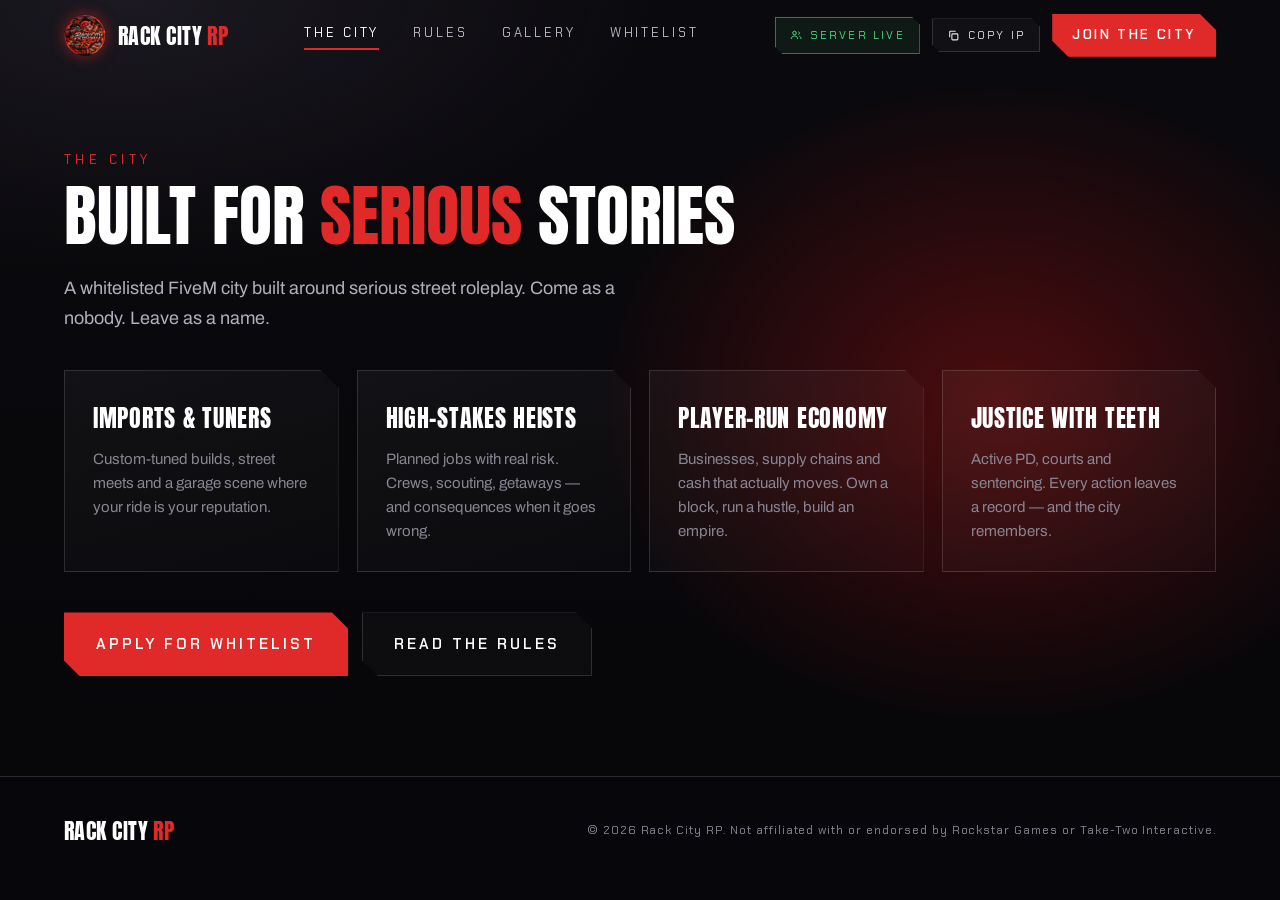
==== fivem-website/city.html @ 0ea2fa30 "site layout change" ====
<!DOCTYPE html>
<html lang="en">
<head>
  <meta charset="UTF-8" />
  <meta name="viewport" content="width=device-width, initial-scale=1" />
  <title>The City — Rack City RP</title>
  <meta name="description" content="Rack City RP is a whitelisted FiveM city built around serious street roleplay." />
  <link rel="preconnect" href="https://fonts.googleapis.com" />
  <link rel="preconnect" href="https://fonts.gstatic.com" crossorigin />
  <link href="https://fonts.googleapis.com/css2?family=Anton&family=Archivo:wght@400;500;600&family=Chakra+Petch:wght@400;500;600;700&family=Permanent+Marker&display=swap" rel="stylesheet" />
  <link rel="stylesheet" href="style.css" />
</head>
<body>

  <!-- NAV -->
  <header class="nav" id="nav">
    <a class="brand" href="index.html" aria-label="Rack City RP home">
      <img src="images/logo.png" alt="" class="brand-logo" onerror="this.style.display='none'" />
      <span class="brand-text">RACK CITY <em>RP</em></span>
    </a>

    <nav class="nav-links" aria-label="Primary">
      <a href="city.html" class="active">The City</a>
      <a href="rules.html">Rules</a>
      <a href="gallery.html">Gallery</a>
      <a href="whitelist.html">Whitelist</a>
    </nav>

    <div class="nav-actions">
      <span class="chip chip-pending" id="statusChip">
        <svg width="12" height="12" viewBox="0 0 24 24" fill="none" stroke="currentColor" stroke-width="2"><circle cx="9" cy="8" r="3.5"/><path d="M2.5 20c0-3.6 2.9-6 6.5-6s6.5 2.4 6.5 6"/><path d="M17 5.5a3 3 0 010 5.5M19 14.5c1.9.8 3 2.6 3 5.5"/></svg>
        <span id="statusText">Link Pending</span>
      </span>
      <button class="chip chip-copy" id="copyIpNav" type="button">
        <svg width="13" height="13" viewBox="0 0 24 24" fill="none" stroke="currentColor" stroke-width="2"><rect x="9" y="9" width="11" height="11" rx="1.5"/><path d="M5 15V5a1 1 0 011-1h10"/></svg>
        Copy IP
      </button>
      <a class="btn btn-solid btn-sm" href="#" data-join>Join the City</a>
    </div>
  </header>

  <main>
    <section class="page-head">
      <div class="hero-bg" aria-hidden="true"></div>
      <div class="wrap">
        <p class="kicker">The City</p>
        <h1 class="h2">Built for <span class="red">serious</span> stories</h1>
        <p class="lede">A whitelisted FiveM city built around serious street roleplay. Come as a nobody. Leave as a name.</p>
        <div class="cards">
          <article class="card">
            <h3>Imports &amp; Tuners</h3>
            <p>Custom-tuned builds, street meets and a garage scene where your ride is your reputation.</p>
          </article>
          <article class="card">
            <h3>High-Stakes Heists</h3>
            <p>Planned jobs with real risk. Crews, scouting, getaways — and consequences when it goes wrong.</p>
          </article>
          <article class="card">
            <h3>Player-Run Economy</h3>
            <p>Businesses, supply chains and cash that actually moves. Own a block, run a hustle, build an empire.</p>
          </article>
          <article class="card">
            <h3>Justice With Teeth</h3>
            <p>Active PD, courts and sentencing. Every action leaves a record — and the city remembers.</p>
          </article>
        </div>
        <div class="cta"><a class="btn btn-solid btn-lg" href="whitelist.html">Apply for Whitelist</a><a class="btn btn-ghost btn-lg" href="rules.html">Read the Rules</a></div>
      </div>
    </section>
  </main>

  <footer class="footer" id="join">
    <div class="wrap footer-in">
      <span class="brand-text">RACK CITY <em>RP</em></span>
      <span class="fineprint">© <span id="year"></span> Rack City RP. Not affiliated with or endorsed by Rockstar Games or Take-Two Interactive.</span>
    </div>
  </footer>

  <div class="toast" id="toast" role="status" aria-live="polite"></div>

  <script src="config.js"></script>
  <script src="script.js"></script>
</body>
</html>
---- fivem-website/style.css ----
:root {
  --bg: #07060a;
  --bg-2: #0d0b10;
  --red: #e02a2a;
  --red-deep: #8f1414;
  --amber: #e0a526;
  --text: #cfcbd6;
  --muted: #8a8593;
  --line: rgba(255, 255, 255, 0.14);
  --display: "Anton", "Impact", sans-serif;
  --mono: "Chakra Petch", "Consolas", monospace;
  --body: "Archivo", system-ui, sans-serif;
  --script: "Permanent Marker", cursive;
  --cut: 14px;
}

* { box-sizing: border-box; margin: 0; padding: 0; }
html { scroll-behavior: smooth; }
body {
  background: var(--bg);
  color: var(--text);
  font-family: var(--body);
  line-height: 1.6;
  -webkit-font-smoothing: antialiased;
  overflow-x: hidden;
}
img { max-width: 100%; display: block; }
a { color: inherit; text-decoration: none; }
.red { color: var(--red); }
.wrap { width: min(1152px, 100% - 48px); margin-inline: auto; }
.wrap.narrow { width: min(760px, 100% - 48px); }
.center { text-align: center; justify-content: center; margin-inline: auto; }

/* ---------- NAV ---------- */
.nav {
  position: fixed; inset: 0 0 auto 0; z-index: 50;
  display: flex; align-items: center; justify-content: space-between; gap: 24px;
  padding: 14px max(24px, calc((100vw - 1152px) / 2));
  transition: background .3s, backdrop-filter .3s, border-color .3s;
  border-bottom: 1px solid transparent;
}
.nav.scrolled {
  background: rgba(7, 6, 10, .82);
  backdrop-filter: blur(10px);
  border-color: var(--line);
}
.brand { display: flex; align-items: center; gap: 12px; }
.brand-logo { width: 42px; height: 42px; border-radius: 50%; object-fit: cover; box-shadow: 0 0 14px rgba(224, 42, 42, .5); }
.brand-text { font-family: var(--display); font-size: 22px; letter-spacing: .02em; color: #fff; text-transform: uppercase; }
.brand-text em { font-style: normal; color: var(--red); }

.nav-links { display: flex; gap: 34px; }
.nav-links a {
  font-family: var(--mono); font-size: 13px; letter-spacing: .22em; text-transform: uppercase;
  color: #b9b4c2; transition: color .2s;
}
.nav-links a:hover { color: #fff; }

.nav-actions { display: flex; align-items: center; gap: 12px; }

.chip {
  display: inline-flex; align-items: center; gap: 8px;
  font-family: var(--mono); font-size: 11px; letter-spacing: .2em; text-transform: uppercase;
  padding: 9px 14px; background: transparent; cursor: pointer;
  clip-path: polygon(0 0, calc(100% - 8px) 0, 100% 8px, 100% 100%, 8px 100%, 0 calc(100% - 8px));
}
.chip-pending { color: var(--amber); background: rgba(224, 165, 38, .08); border: 1px solid rgba(224, 165, 38, .5); cursor: default; }
.chip-pending.live { color: #4ade80; background: rgba(74, 222, 128, .08); border-color: rgba(74, 222, 128, .5); }
.chip-copy { color: #e8e5ee; border: 1px solid var(--line); background: rgba(255, 255, 255, .03); }
.chip-copy:hover { border-color: var(--red); color: #fff; }

/* ---------- BUTTONS ---------- */
.btn {
  display: inline-flex; align-items: center; justify-content: center; gap: 10px;
  font-family: var(--mono); font-weight: 600; letter-spacing: .2em; text-transform: uppercase;
  cursor: pointer; transition: transform .2s, filter .2s, background .2s, border-color .2s;
  border: 0;
}
.btn-sm { font-size: 13px; padding: 11px 20px; }
.btn-lg { font-size: 15px; padding: 20px 32px; }
.btn-solid {
  background: var(--red); color: #fff;
  clip-path: polygon(0 0, calc(100% - 16px) 0, 100% 16px, 100% 100%, 16px 100%, 0 calc(100% - 16px));
}
.btn-solid:hover { filter: brightness(1.15); transform: translateY(-2px); }
.btn-ghost {
  color: #fff; background: rgba(255, 255, 255, .02);
  box-shadow: inset 0 0 0 1px var(--line);
  clip-path: polygon(0 0, calc(100% - 16px) 0, 100% 16px, 100% 100%, 16px 100%, 0 calc(100% - 16px));
}
.btn-ghost:hover { box-shadow: inset 0 0 0 1px var(--red); transform: translateY(-2px); }

/* ---------- HERO ---------- */
.hero { position: relative; min-height: 100vh; display: flex; align-items: center; padding: 120px 0 90px; overflow: hidden; }
.hero-bg {
  position: absolute; inset: 0;
  background:
    radial-gradient(ellipse 45% 60% at 78% 52%, rgba(190, 20, 20, .38), transparent 70%),
    radial-gradient(ellipse 60% 50% at 10% 0%, rgba(60, 55, 70, .35), transparent 70%),
    linear-gradient(180deg, #0a090d 0%, #070609 100%);
}
.hero-grain {
  position: absolute; inset: 0; opacity: .12; mix-blend-mode: overlay; pointer-events: none;
  background-image: url("data:image/svg+xml;utf8,<svg xmlns='http://www.w3.org/2000/svg' width='160' height='160'><filter id='n'><feTurbulence type='fractalNoise' baseFrequency='.9' numOctaves='2'/></filter><rect width='100%' height='100%' filter='url(%23n)'/></svg>");
}
.hero-grid { position: relative; display: grid; grid-template-columns: 1.1fr .9fr; align-items: center; gap: 40px; }

.eyebrow { display: flex; align-items: center; gap: 14px; margin-bottom: 8px; }
.eyebrow-line { width: 40px; height: 1px; background: var(--red); }
.eyebrow-text { font-family: var(--mono); font-size: 13px; letter-spacing: .38em; text-transform: uppercase; color: var(--red); }
.eyebrow-est { font-family: var(--script); font-size: 14px; color: #fff; }

.title { font-family: var(--display); font-weight: 400; text-transform: uppercase; line-height: .8; display: flex; flex-direction: column; }
.title span { display: block; font-size: clamp(110px, 16vw, 190px); letter-spacing: -.01em; }
.t-rack {
  background: linear-gradient(180deg, #fff 0%, #dfe3ec 40%, #7f8798 52%, #e9ecf3 62%, #aeb4c2 100%);
  -webkit-background-clip: text; background-clip: text; color: transparent;
}
.t-city { color: transparent; -webkit-text-stroke: 1.5px #fff; margin-top: -4px; }
.t-rp {
  position: relative; margin-top: -4px; width: fit-content;
  background: linear-gradient(180deg, #ee3333 0%, #b81c1c 55%, #7a1010 100%);
  -webkit-background-clip: text; background-clip: text; color: transparent;
}
.tagline {
  position: absolute; left: 100%; top: 18%; margin-left: 14px; white-space: nowrap;
  font-family: var(--script); font-size: clamp(22px, 2.6vw, 32px) !important; letter-spacing: .02em;
  text-transform: uppercase; color: #f0a8b6; -webkit-text-fill-color: #f0a8b6;
  background: none; transform: rotate(-3deg);
}

.lede { font-size: 18px; line-height: 1.7; color: #b3aebd; max-width: 590px; margin-top: 44px; }
.lede.center { margin-top: 18px; }

.notice {
  display: inline-flex; align-items: center; gap: 12px; margin-top: 30px;
  font-family: var(--mono); font-size: 12px; letter-spacing: .26em; text-transform: uppercase;
  color: var(--amber); background: rgba(224, 165, 38, .07);
  border: 1px solid rgba(224, 165, 38, .45); padding: 14px 20px;
  clip-path: polygon(0 0, calc(100% - 10px) 0, 100% 10px, 100% 100%, 10px 100%, 0 calc(100% - 10px));
}
.notice.live { color: #4ade80; background: rgba(74, 222, 128, .07); border-color: rgba(74, 222, 128, .45); }

.cta { display: flex; flex-wrap: wrap; gap: 14px; margin-top: 34px; }

.hero-art { position: relative; display: grid; place-items: center; }
.logo-glow {
  position: absolute; width: 112%; aspect-ratio: 1; border-radius: 50%;
  background: radial-gradient(circle, rgba(224, 30, 30, .5), transparent 65%);
  filter: blur(30px); animation: pulse 4.5s ease-in-out infinite;
}
.logo-main {
  position: relative; width: min(380px, 78%); aspect-ratio: 1; border-radius: 50%; object-fit: cover;
  box-shadow: 0 0 0 2px rgba(255, 80, 60, .85), 0 0 50px rgba(224, 42, 42, .6);
  animation: float 6s ease-in-out infinite, ringGlow 3.5s ease-in-out infinite;
}
@keyframes ringGlow {
  0%, 100% { box-shadow: 0 0 0 2px rgba(255, 80, 60, .55), 0 0 22px rgba(224, 42, 42, .35); }
  50%      { box-shadow: 0 0 0 2px rgba(255, 110, 80, 1),  0 0 70px rgba(255, 40, 30, .85); }
}
.title { display: block; line-height: 0; }
.title-img {
  width: min(640px, 100%); height: auto; display: block;
  animation: titleGlow 3.5s ease-in-out infinite;
}
@keyframes titleGlow {
  0%, 100% { filter: brightness(.82) saturate(.9) drop-shadow(0 0 6px rgba(224, 42, 42, .25)); }
  50%      { filter: brightness(1.18) saturate(1.25) drop-shadow(0 0 28px rgba(255, 40, 30, .9)); }
}
.logo-tag {
  position: absolute; bottom: -14px; left: 50%; transform: translateX(-50%);
  font-family: var(--mono); font-size: 11px; letter-spacing: .38em; text-transform: uppercase; color: var(--red);
  background: #0a090c; padding: 8px 20px;
  clip-path: polygon(0 0, 100% 0, calc(100% - 8px) 100%, 8px 100%);
}
@keyframes pulse { 0%, 100% { opacity: .75; transform: scale(1); } 50% { opacity: 1; transform: scale(1.05); } }
@keyframes float { 0%, 100% { transform: translateY(0); } 50% { transform: translateY(-8px); } }

.scroll {
  position: absolute; bottom: 22px; left: 50%; transform: translateX(-50%);
  display: flex; flex-direction: column; align-items: center; gap: 4px;
  font-family: var(--mono); font-size: 10px; letter-spacing: .4em; text-transform: uppercase; color: var(--muted);
}

/* ---------- SECTIONS ---------- */
.section { padding: 110px 0; position: relative; }
.section-alt { background: var(--bg-2); border-block: 1px solid rgba(255, 255, 255, .05); }
.kicker { font-family: var(--mono); font-size: 13px; letter-spacing: .34em; text-transform: uppercase; color: var(--red); margin-bottom: 10px; }
.h2 { font-family: var(--display); font-weight: 400; font-size: clamp(40px, 6vw, 68px); text-transform: uppercase; color: #fff; line-height: 1; margin-bottom: 40px; }
.section .center + .cta, .cta.center { margin-top: 30px; }

.cards { display: grid; grid-template-columns: repeat(auto-fit, minmax(240px, 1fr)); gap: 18px; }
.card {
  padding: 28px; background: linear-gradient(160deg, rgba(255, 255, 255, .04), rgba(255, 255, 255, .01));
  border: 1px solid var(--line); transition: transform .25s, border-color .25s;
  clip-path: polygon(0 0, calc(100% - 18px) 0, 100% 18px, 100% 100%, 0 100%);
}
.card:hover { transform: translateY(-4px); border-color: var(--red); }
.card h3 { font-family: var(--display); font-weight: 400; font-size: 24px; letter-spacing: .03em; text-transform: uppercase; color: #fff; margin-bottom: 10px; }
.card p { font-size: 15px; color: var(--muted); }

.rules { list-style: none; counter-reset: r; display: grid; gap: 14px; max-width: 820px; }
.rules li {
  counter-increment: r; position: relative; padding: 18px 20px 18px 74px;
  background: rgba(255, 255, 255, .03); border-left: 3px solid var(--red);
}
.rules li::before {
  content: "0" counter(r); position: absolute; left: 20px; top: 50%; transform: translateY(-50%);
  font-family: var(--display); font-size: 30px; color: var(--red);
}
.rules strong { color: #fff; }
.fineprint { font-family: var(--mono); font-size: 12px; letter-spacing: .08em; color: var(--muted); margin-top: 22px; }

.gallery { display: grid; grid-template-columns: repeat(auto-fill, minmax(300px, 1fr)); gap: 14px; }
.gallery figure {
  aspect-ratio: 16 / 10; overflow: hidden; background: #14111a; border: 1px solid var(--line);
  clip-path: polygon(0 0, calc(100% - 16px) 0, 100% 16px, 100% 100%, 0 100%);
}
.gallery img { width: 100%; height: 100%; object-fit: cover; transition: transform .5s; }
.gallery figure:hover img { transform: scale(1.06); }

.footer { padding: 36px 0; border-top: 1px solid var(--line); }
.footer-in { display: flex; flex-wrap: wrap; justify-content: space-between; align-items: center; gap: 12px; }
.footer .fineprint { margin: 0; }

.toast {
  position: fixed; bottom: 28px; left: 50%; transform: translate(-50%, 30px); opacity: 0; pointer-events: none;
  font-family: var(--mono); font-size: 13px; letter-spacing: .12em; text-transform: uppercase;
  background: var(--red); color: #fff; padding: 12px 22px; z-index: 100; transition: .3s;
}
.toast.show { opacity: 1; transform: translate(-50%, 0); }

.discord-embed { display: flex; justify-content: center; margin-top: 48px; }
.discord-embed iframe { width: 350px; height: 500px; flex: none; border: 0; }

/* ---------- RESPONSIVE ---------- */
@media (max-width: 960px) {
  .nav-links { display: none; }
  .hero-grid { grid-template-columns: 1fr; text-align: left; }
  .hero-art { order: -1; margin-bottom: 30px; }
  .logo-main { width: min(260px, 62%); }
  .tagline { position: static; display: block; margin: 8px 0 0; }
  .chip-pending { display: none; }
}
@media (max-width: 560px) {
  .chip-copy { display: none; }
  .btn-lg { width: 100%; }
  .brand-text { font-size: 18px; }
}
@media (prefers-reduced-motion: reduce) {
  * { animation: none !important; transition: none !important; }
  html { scroll-behavior: auto; }
}

/* ---------- MULTI-PAGE ---------- */
.nav-links a.active { color: #fff; box-shadow: 0 2px 0 var(--red); padding-bottom: 4px; }
.page-head { position: relative; min-height: 70vh; padding: 150px 0 100px; overflow: hidden; }
.page-head .wrap { position: relative; }
.page-head .h2 { margin-bottom: 24px; }
.page-head .lede { margin: 0 0 36px; }
.page-head .cards, .page-head .rules, .page-head .gallery { margin-top: 36px; }
.page-head .cta { margin-top: 40px; }
.card-link { display: block; }
.card-link .more { display: inline-block; margin-top: 16px; font-family: var(--mono); font-size: 12px; letter-spacing: .24em; text-transform: uppercase; color: var(--red); }
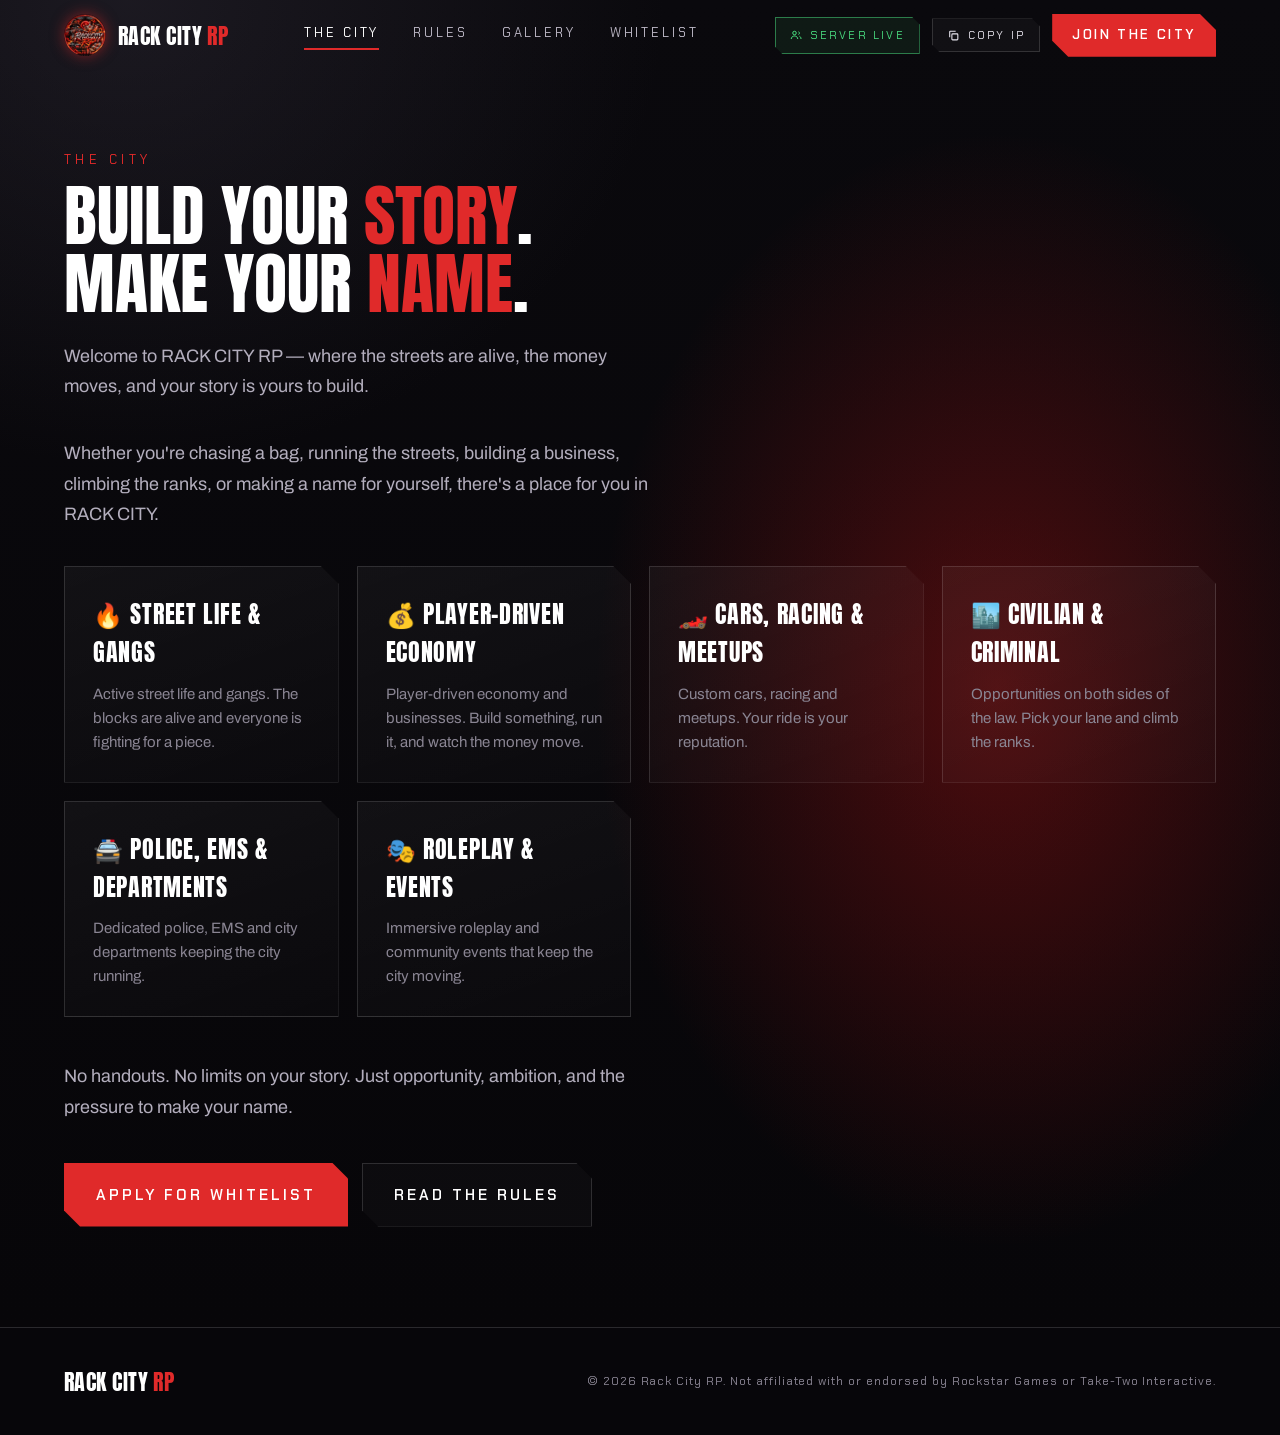
==== commit c9d2d5bc: "site layout change 2" ====
--- a/fivem-website/city.html
+++ b/fivem-website/city.html
@@ -21,7 +21,7 @@
 
     <nav class="nav-links" aria-label="Primary">
       <a href="city.html" class="active">The City</a>
-      <a href="rules.html">Rules</a>
+      <a href="https://docs.google.com/document/d/1Xt9t8WKaUJHObPMgwJ6NdxMrBjE1FYw-JqKCKq15jJQ/edit?usp=sharing" target="_blank" rel="noopener">Rules</a>
       <a href="gallery.html">Gallery</a>
       <a href="whitelist.html">Whitelist</a>
     </nav>
@@ -44,27 +44,19 @@
       <div class="hero-bg" aria-hidden="true"></div>
       <div class="wrap">
         <p class="kicker">The City</p>
-        <h1 class="h2">Built for <span class="red">serious</span> stories</h1>
-        <p class="lede">A whitelisted FiveM city built around serious street roleplay. Come as a nobody. Leave as a name.</p>
+        <h1 class="h2">Build your <span class="red">story</span>.<br />Make your <span class="red">name</span>.</h1>
+        <p class="lede">Welcome to RACK CITY RP — where the streets are alive, the money moves, and your story is yours to build.</p>
+        <p class="lede">Whether you're chasing a bag, running the streets, building a business, climbing the ranks, or making a name for yourself, there's a place for you in RACK CITY.</p>
         <div class="cards">
-          <article class="card">
-            <h3>Imports &amp; Tuners</h3>
-            <p>Custom-tuned builds, street meets and a garage scene where your ride is your reputation.</p>
-          </article>
-          <article class="card">
-            <h3>High-Stakes Heists</h3>
-            <p>Planned jobs with real risk. Crews, scouting, getaways — and consequences when it goes wrong.</p>
-          </article>
-          <article class="card">
-            <h3>Player-Run Economy</h3>
-            <p>Businesses, supply chains and cash that actually moves. Own a block, run a hustle, build an empire.</p>
-          </article>
-          <article class="card">
-            <h3>Justice With Teeth</h3>
-            <p>Active PD, courts and sentencing. Every action leaves a record — and the city remembers.</p>
-          </article>
+          <article class="card"><h3>🔥 Street Life &amp; Gangs</h3><p>Active street life and gangs. The blocks are alive and everyone is fighting for a piece.</p></article>
+          <article class="card"><h3>💰 Player-Driven Economy</h3><p>Player-driven economy and businesses. Build something, run it, and watch the money move.</p></article>
+          <article class="card"><h3>🏎️ Cars, Racing &amp; Meetups</h3><p>Custom cars, racing and meetups. Your ride is your reputation.</p></article>
+          <article class="card"><h3>🏙️ Civilian &amp; Criminal</h3><p>Opportunities on both sides of the law. Pick your lane and climb the ranks.</p></article>
+          <article class="card"><h3>🚔 Police, EMS &amp; Departments</h3><p>Dedicated police, EMS and city departments keeping the city running.</p></article>
+          <article class="card"><h3>🎭 Roleplay &amp; Events</h3><p>Immersive roleplay and community events that keep the city moving.</p></article>
         </div>
-        <div class="cta"><a class="btn btn-solid btn-lg" href="whitelist.html">Apply for Whitelist</a><a class="btn btn-ghost btn-lg" href="rules.html">Read the Rules</a></div>
+        <p class="lede" style="margin-top:44px">No handouts. No limits on your story. Just opportunity, ambition, and the pressure to make your name.</p>
+        <div class="cta"><a class="btn btn-solid btn-lg" href="whitelist.html">Apply for Whitelist</a><a class="btn btn-ghost btn-lg" href="https://docs.google.com/document/d/1Xt9t8WKaUJHObPMgwJ6NdxMrBjE1FYw-JqKCKq15jJQ/edit?usp=sharing" target="_blank" rel="noopener">Read the Rules</a></div>
       </div>
     </section>
   </main>
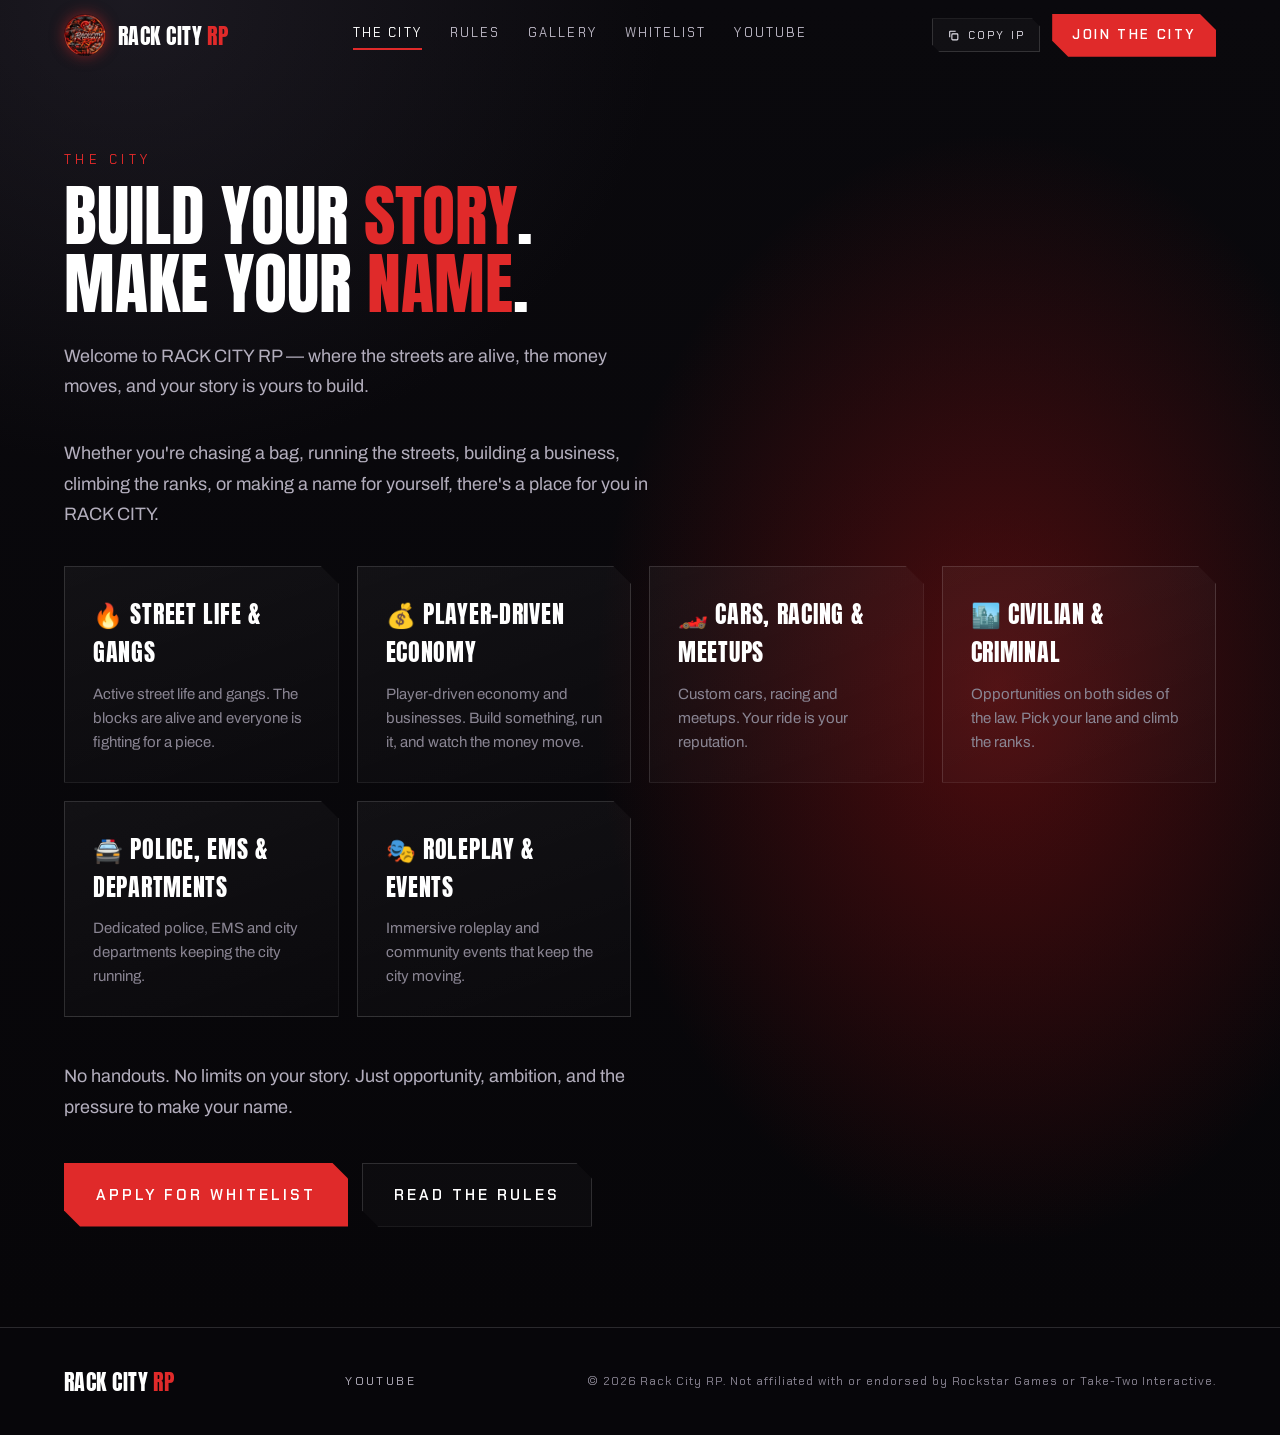
==== commit 90565ca7: "v3 layout" ====
--- a/fivem-website/city.html
+++ b/fivem-website/city.html
@@ -24,6 +24,7 @@
       <a href="https://docs.google.com/document/d/1Xt9t8WKaUJHObPMgwJ6NdxMrBjE1FYw-JqKCKq15jJQ/edit?usp=sharing" target="_blank" rel="noopener">Rules</a>
       <a href="gallery.html">Gallery</a>
       <a href="whitelist.html">Whitelist</a>
+      <a href="https://www.youtube.com/channel/UCC5IMgdkp3e77X9kkec1tPA" target="_blank" rel="noopener">YouTube</a>
     </nav>
 
     <div class="nav-actions">
@@ -64,6 +65,7 @@
   <footer class="footer" id="join">
     <div class="wrap footer-in">
       <span class="brand-text">RACK CITY <em>RP</em></span>
+      <a class="footer-link" href="https://www.youtube.com/channel/UCC5IMgdkp3e77X9kkec1tPA" target="_blank" rel="noopener">YouTube</a>
       <span class="fineprint">© <span id="year"></span> Rack City RP. Not affiliated with or endorsed by Rockstar Games or Take-Two Interactive.</span>
     </div>
   </footer>
--- a/fivem-website/style.css
+++ b/fivem-website/style.css
@@ -262,3 +262,11 @@
 .page-head .cta { margin-top: 40px; }
 .card-link { display: block; }
 .card-link .more { display: inline-block; margin-top: 16px; font-family: var(--mono); font-size: 12px; letter-spacing: .24em; text-transform: uppercase; color: var(--red); }
+.footer-link { font-family: var(--mono); font-size: 12px; letter-spacing: .2em; text-transform: uppercase; color: #b9b4c2; }
+.footer-link:hover { color: #fff; }
+@media (max-width: 1100px) { .nav-links { gap: 22px; } }
+.nav-links a, .nav .chip, .nav .btn, .brand-text { white-space: nowrap; }
+.nav-links { gap: 28px; }
+.nav-links a { letter-spacing: .16em; }
+@media (max-width: 1280px) { .chip-pending { display: none; } }
+@media (max-width: 1100px) { .nav-links { display: none; } }
